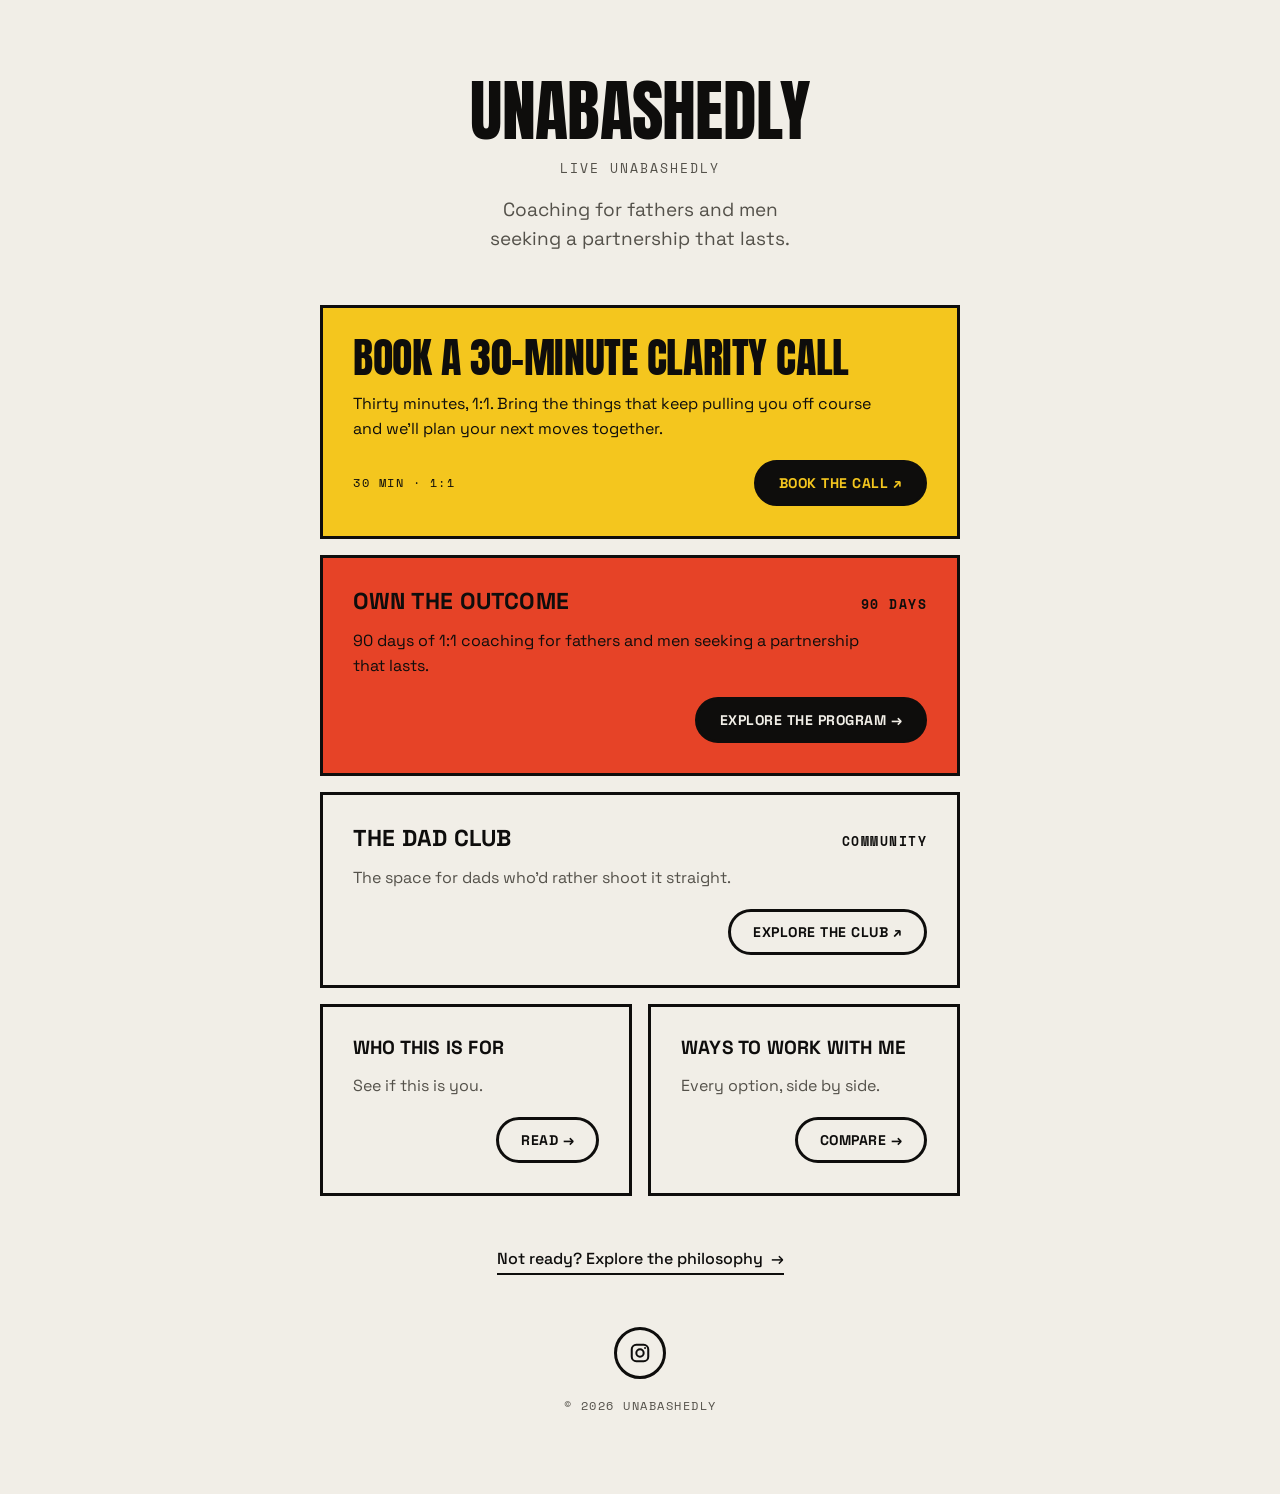
==== index.html @ a239e9fd "Copy pass: drop wordmark period, add Live Unabashedly, remove duplicate handle, red Own The Outcome," ====
<!doctype html>
<html lang="en">
<head>
<meta charset="utf-8">
<meta name="viewport" content="width=device-width,initial-scale=1">
<meta name="description" content="Coaching for fathers and men seeking a partnership that lasts.">
<title>Unabashedly — Coaching with Taylor Arnold</title>
<link rel="canonical" href="https://unabashedly.dad/">
<meta name="theme-color" content="#F1EEE7">
<meta property="og:type" content="website">
<meta property="og:site_name" content="Unabashedly">
<meta property="og:locale" content="en_US">
<meta property="og:url" content="https://unabashedly.dad/">
<meta property="og:title" content="Unabashedly — Coaching with Taylor Arnold">
<meta property="og:description" content="Coaching for fathers and men seeking a partnership that lasts.">
<meta property="og:image" content="https://unabashedly.dad/og-card.jpg">
<meta property="og:image:type" content="image/jpeg">
<meta property="og:image:width" content="1200">
<meta property="og:image:height" content="630">
<meta property="og:image:alt" content="Unabashedly — coaching with Taylor Arnold">
<link rel="preconnect" href="https://fonts.googleapis.com">
<link rel="preconnect" href="https://fonts.gstatic.com" crossorigin>
<link href="https://fonts.googleapis.com/css2?family=Anton&family=Space+Grotesk:wght@400;500;700&family=Space+Mono:wght@400;700&display=swap" rel="stylesheet">
<style>
  :root{
    --paper:#F1EEE7;
    --paper-2:#E7E1D2;
    --ink:#0E0D0C;
    --ink-2:#54514A;
    --yellow:#F4C61E;
    --red:#E64327;
    --rule:3px;
    color-scheme:light;
  }
  *{box-sizing:border-box;}
  html,body{background:var(--paper);}
  body{
    margin:0;
    color:var(--ink);
    font-family:'Space Grotesk','Helvetica Neue',Arial,sans-serif;
    padding-inline:16px;
    padding-block:clamp(40px,7vw,80px);
  }
  h1,h2,p{margin:0;font-weight:400;}
  a{color:inherit;text-decoration:none;}
  a:focus-visible{outline:3px solid var(--ink);outline-offset:4px;}

  .mono{font-family:'Space Mono',ui-monospace,Menlo,monospace;}
  .display{font-family:'Anton',Impact,'Arial Narrow',sans-serif;text-transform:uppercase;letter-spacing:-0.01em;font-weight:400;}

  .page{max-width:640px;margin:0 auto;display:flex;flex-direction:column;gap:clamp(36px,6vw,52px);}

  /* header */
  .head{display:flex;flex-direction:column;align-items:center;gap:18px;text-align:center;}
  .wordmark{font-size:clamp(44px,9vw,68px);line-height:.9;}
  .tagline{font-size:clamp(16px,2.2vw,19px);line-height:1.5;color:var(--ink-2);max-width:44ch;text-wrap:balance;}
  .handle{font-size:12.5px;letter-spacing:2px;text-transform:uppercase;color:var(--ink-2);}

  /* card stack */
  .stack{display:flex;flex-direction:column;gap:16px;}
  .card{
    display:flex;flex-direction:column;gap:14px;
    padding:clamp(22px,4vw,30px);
    border:var(--rule) solid var(--ink);
    background:var(--paper);
    transition:background .15s;
  }
  .card:hover{background:var(--paper-2);}
  .card-top{display:flex;align-items:baseline;justify-content:space-between;gap:16px;}
  .card-title{font-weight:700;font-size:clamp(19px,2.6vw,23px);line-height:1.2;text-transform:uppercase;letter-spacing:.2px;text-wrap:balance;}
  .meta{flex-shrink:0;font-size:12.5px;font-weight:700;letter-spacing:1.5px;text-transform:uppercase;}
  .card-desc{font-size:16px;line-height:1.55;color:var(--ink-2);max-width:52ch;}
  .card-foot{display:flex;align-items:center;justify-content:space-between;gap:12px;flex-wrap:wrap;margin-top:4px;}
  .note{font-size:12px;letter-spacing:1.5px;text-transform:uppercase;color:var(--ink-2);}

  .cta{
    display:inline-flex;align-items:center;gap:10px;
    border:var(--rule) solid var(--ink);border-radius:999px;
    padding:11px 22px;
    font-weight:700;font-size:14px;letter-spacing:.5px;text-transform:uppercase;
    background:var(--paper);
    transition:background .15s,color .15s;
    margin-left:auto;
  }
  .card:hover .cta{background:var(--ink);color:var(--paper);}

  /* featured: the Clarity Call */
  .card.featured{background:var(--yellow);}
  .card.featured:hover{background:var(--yellow);}
  .card.featured .card-title{font-family:'Anton',Impact,sans-serif;font-weight:400;font-size:clamp(32px,5.4vw,42px);line-height:.95;letter-spacing:-.01em;}
  .card.featured .card-desc,.card.featured .note{color:var(--ink);}
  .card.featured .cta{background:var(--ink);color:var(--yellow);}
  .card.featured:hover .cta{background:var(--paper);color:var(--ink);}

  /* hot: Own The Outcome */
  .card.hot{background:var(--red);}
  .card.hot:hover{background:var(--red);}
  .card.hot .card-desc,.card.hot .meta,.card.hot .note{color:var(--ink);}
  .card.hot .cta{background:var(--ink);color:var(--paper);}
  .card.hot:hover .cta{background:var(--paper);color:var(--ink);}

  /* two info cards side by side */
  .pair{display:grid;grid-template-columns:1fr 1fr;gap:16px;}
  .pair .card-title{font-size:clamp(17px,2.2vw,19px);}

  /* not ready */
  .soft{
    align-self:center;text-align:center;
    display:inline-flex;align-items:center;gap:8px;
    font-size:16px;font-weight:500;
    padding-bottom:4px;border-bottom:2px solid var(--ink);
    transition:gap .15s;
  }
  .soft:hover{gap:14px;}

  /* social + footer */
  .foot{display:flex;flex-direction:column;align-items:center;gap:18px;}
  .icon-circle{
    width:52px;height:52px;border-radius:50%;
    border:var(--rule) solid var(--ink);
    display:flex;align-items:center;justify-content:center;
    transition:background .15s;
  }
  .icon-circle svg *{stroke:var(--ink);}
  .icon-circle:hover{background:var(--ink);}
  .icon-circle:hover svg *{stroke:var(--paper);}
  .copy{font-size:12px;letter-spacing:1.5px;text-transform:uppercase;color:var(--ink-2);}

  @media (max-width:560px){
    .pair{grid-template-columns:1fr;}
    .card-top{flex-direction:column;gap:6px;}
  }
  @media (prefers-reduced-motion:reduce){*{transition:none!important;}}
</style>
</head>
<body>

<main class="page">

  <header class="head">
    <h1 class="wordmark display">Unabashedly</h1>
    <p class="handle mono">Live Unabashedly</p>
    <p class="tagline">Coaching for fathers and men seeking a partnership that lasts.</p>
  </header>

  <nav class="stack" aria-label="Ways to start">

    <a class="card featured" href="https://app.reclaim.ai/m/taylor-cmprssn/clarity-call" target="_blank" rel="noopener">
      <div class="card-top">
        <h2 class="card-title">Book a 30-Minute Clarity Call</h2>
      </div>
      <p class="card-desc">Thirty minutes, 1:1. Bring the things that keep pulling you off course and we'll plan your next moves together.</p>
      <div class="card-foot">
        <span class="note mono">30 min · 1:1</span>
        <span class="cta">Book the call ↗</span>
      </div>
    </a>

    <a class="card hot" href="work-with-me.html#own-the-outcome">
      <div class="card-top">
        <h2 class="card-title">Own The Outcome</h2>
        <span class="meta mono">90 days</span>
      </div>
      <p class="card-desc">90 days of 1:1 coaching for fathers and men seeking a partnership that lasts.</p>
      <div class="card-foot">
        <span class="cta">Explore the program →</span>
      </div>
    </a>

    <a class="card" href="https://www.skool.com/dad-club-8098/about" target="_blank" rel="noopener">
      <div class="card-top">
        <h2 class="card-title">The Dad Club</h2>
        <span class="meta mono">Community</span>
      </div>
      <p class="card-desc">The space for dads who'd rather shoot it straight.</p>
      <div class="card-foot">
        <span class="cta">Explore the club ↗</span>
      </div>
    </a>

    <div class="pair">
      <a class="card" href="work-with-me.html#who">
        <h2 class="card-title">Who this is for</h2>
        <p class="card-desc">See if this is you.</p>
        <div class="card-foot"><span class="cta">Read →</span></div>
      </a>
      <a class="card" href="work-with-me.html#ways">
        <h2 class="card-title">Ways to work with me</h2>
        <p class="card-desc">Every option, side by side.</p>
        <div class="card-foot"><span class="cta">Compare →</span></div>
      </a>
    </div>

  </nav>

  <a class="soft" href="work-with-me.html#philosophy">Not ready? Explore the philosophy <span aria-hidden="true">→</span></a>

  <footer class="foot">
    <a class="icon-circle" href="https://www.instagram.com/unabashedlydaddy/" target="_blank" rel="noopener" aria-label="Instagram">
      <svg width="22" height="22" viewBox="0 0 24 24" fill="none" stroke-width="2.2" stroke-linecap="round" stroke-linejoin="round"><rect x="3" y="3" width="18" height="18" rx="5" fill="none"/><circle cx="12" cy="12" r="4" fill="none"/><path d="M17.5 6.5h.01"/></svg>
    </a>
    <span class="copy mono">© 2026 Unabashedly</span>
  </footer>

</main>
</body>
</html>
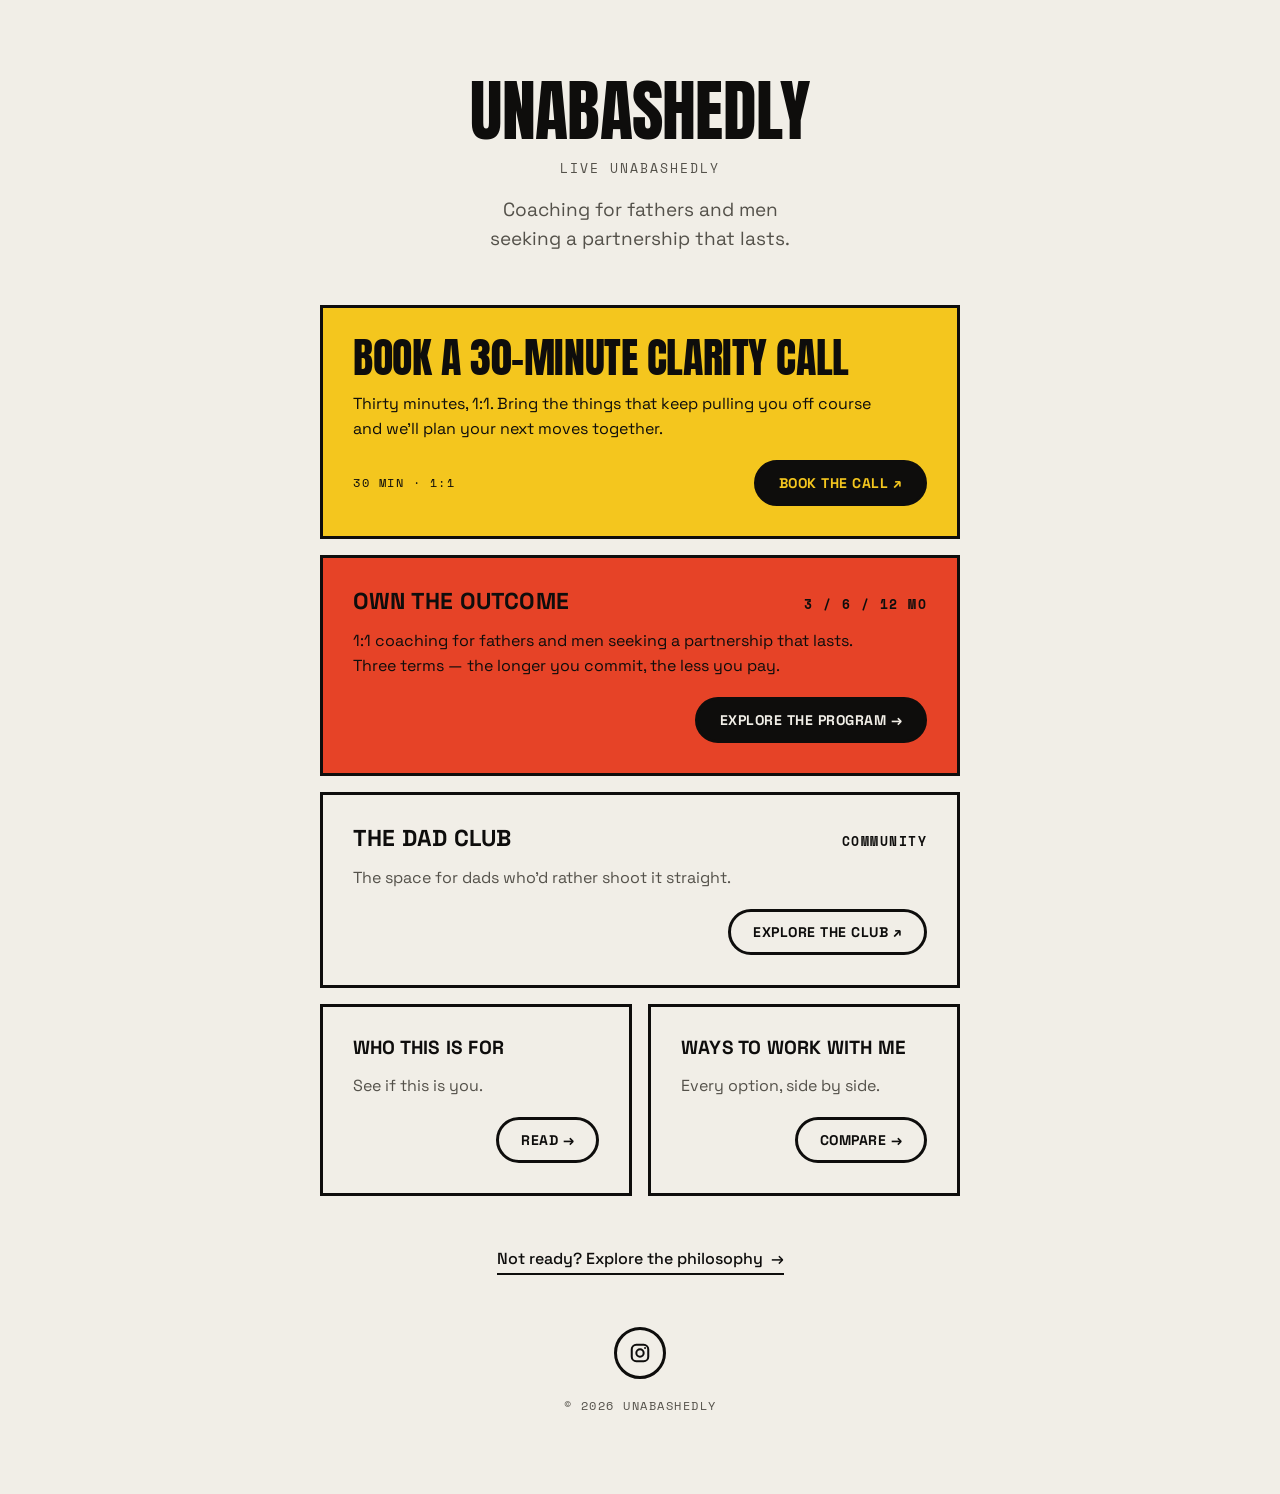
==== commit 6d9f6b78: "Add three commitment tiers to Own The Outcome with transparent pricing New Own The Outcome section o" ====
--- a/index.html
+++ b/index.html
@@ -159,9 +159,9 @@
     <a class="card hot" href="work-with-me.html#own-the-outcome">
       <div class="card-top">
         <h2 class="card-title">Own The Outcome</h2>
-        <span class="meta mono">90 days</span>
-      </div>
-      <p class="card-desc">90 days of 1:1 coaching for fathers and men seeking a partnership that lasts.</p>
+        <span class="meta mono">3 / 6 / 12 mo</span>
+      </div>
+      <p class="card-desc">1:1 coaching for fathers and men seeking a partnership that lasts. Three terms &mdash; the longer you commit, the less you pay.</p>
       <div class="card-foot">
         <span class="cta">Explore the program →</span>
       </div>
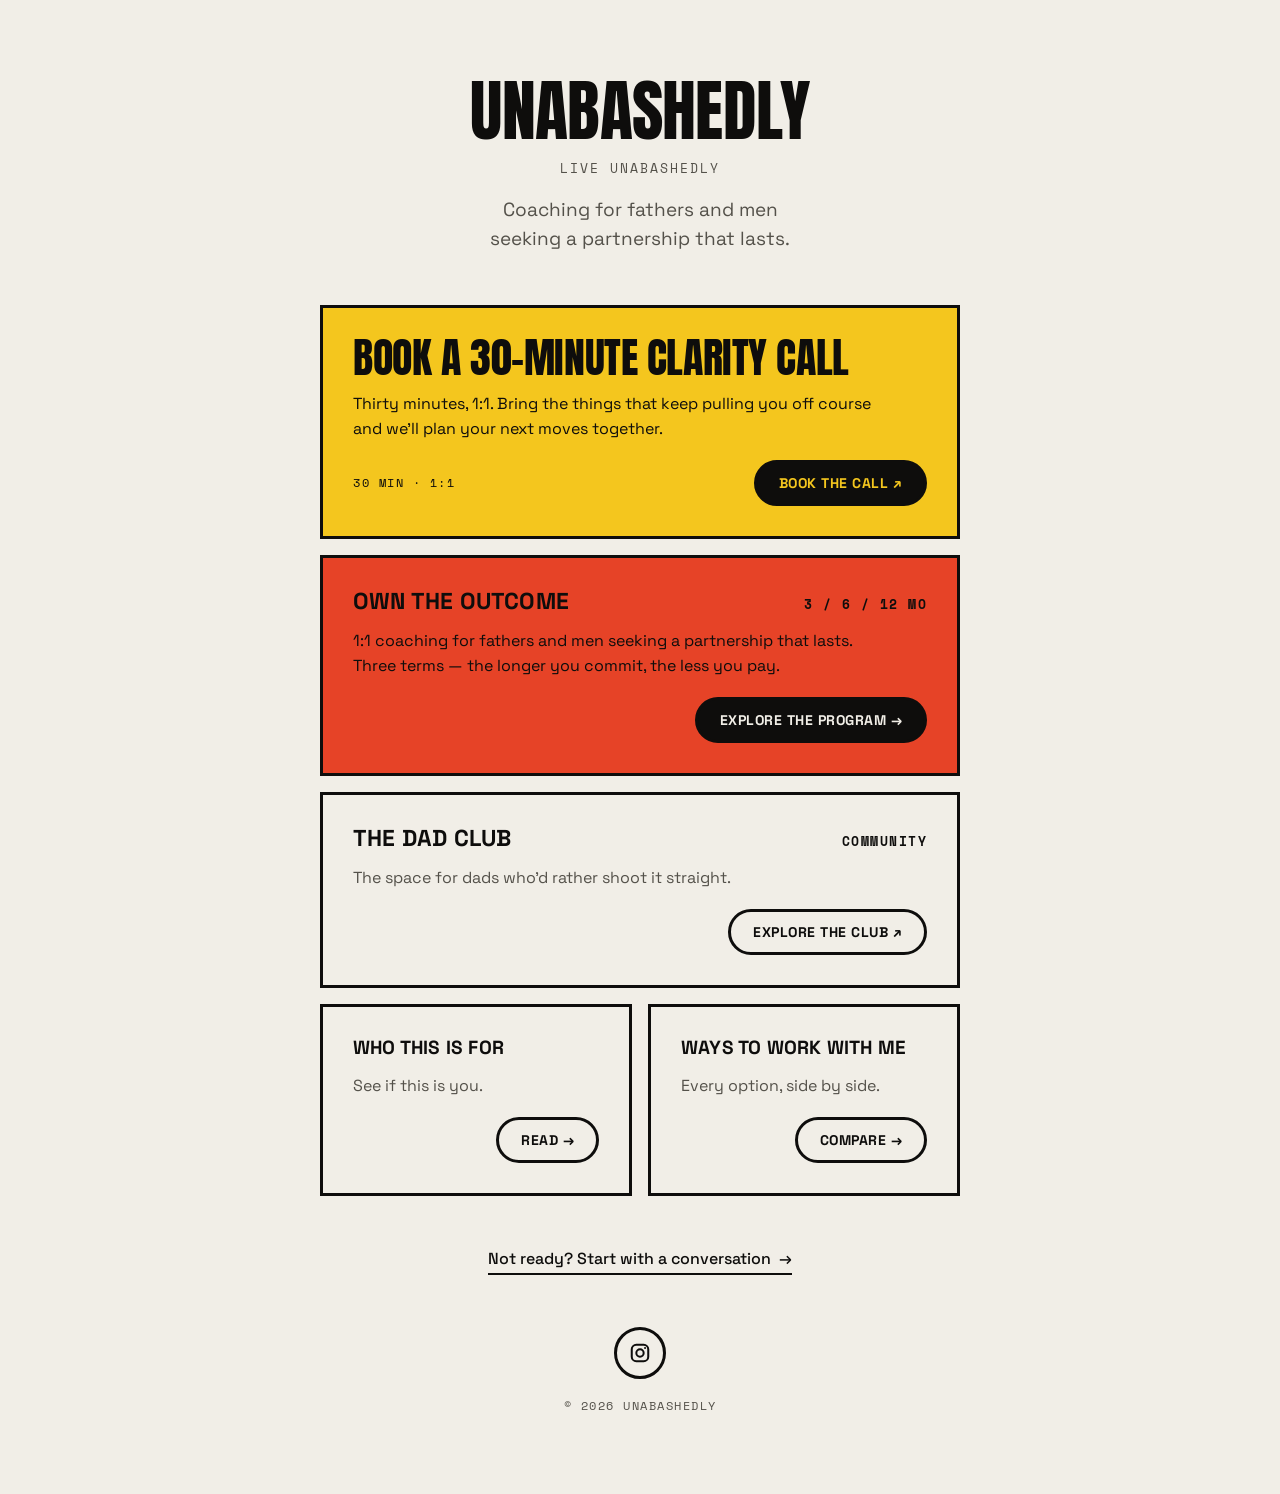
==== commit 5cd9849f: "State the session cadence and route every inquiry to the call Adds the shared opening cadence to the" ====
--- a/index.html
+++ b/index.html
@@ -145,7 +145,7 @@
 
   <nav class="stack" aria-label="Ways to start">
 
-    <a class="card featured" href="https://app.reclaim.ai/m/taylor-cmprssn/clarity-call" target="_blank" rel="noopener">
+    <a class="card featured" href="https://calendly.com/yalortackson-4yzz/30min" target="_blank" rel="noopener">
       <div class="card-top">
         <h2 class="card-title">Book a 30-Minute Clarity Call</h2>
       </div>
@@ -193,7 +193,7 @@
 
   </nav>
 
-  <a class="soft" href="work-with-me.html#philosophy">Not ready? Explore the philosophy <span aria-hidden="true">→</span></a>
+  <a class="soft" href="work-with-me.html#philosophy">Not ready? Start with a conversation <span aria-hidden="true">→</span></a>
 
   <footer class="foot">
     <a class="icon-circle" href="https://www.instagram.com/unabashedlydaddy/" target="_blank" rel="noopener" aria-label="Instagram">
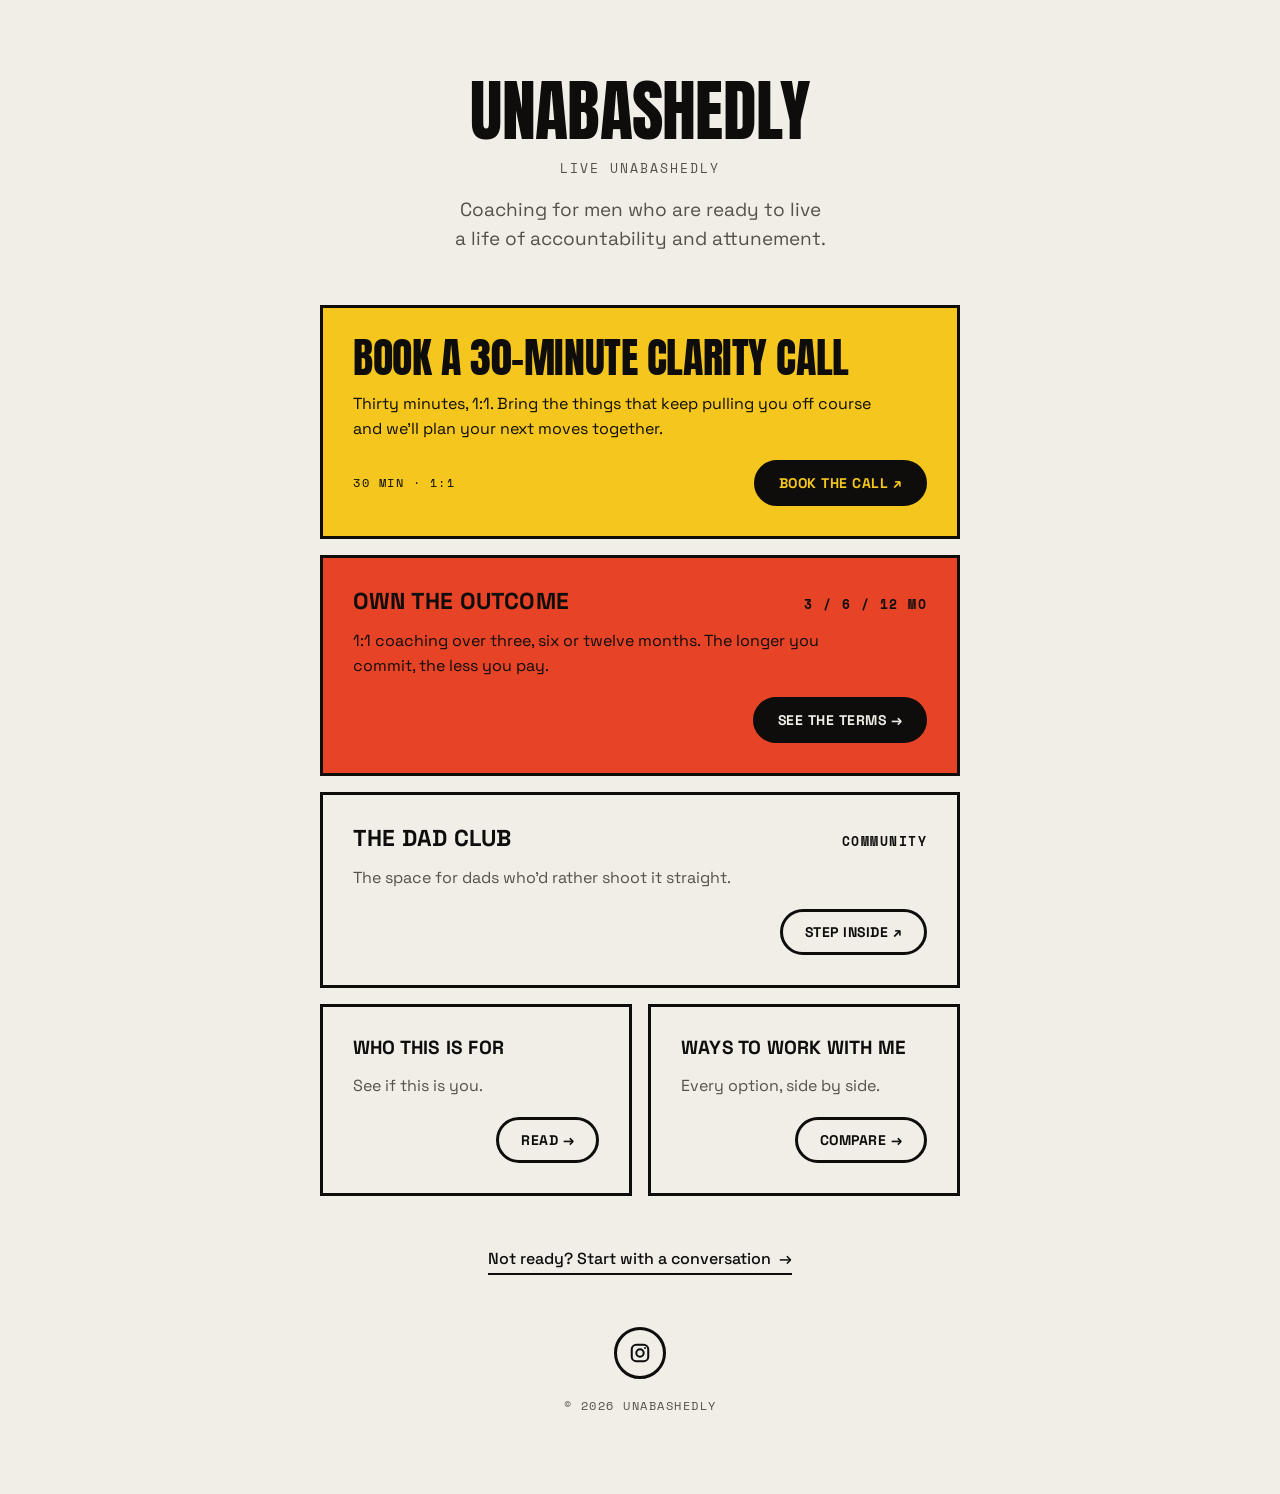
==== commit ffbfcddf: "Copy pass: new tagline, tighter voice, less jargon New tagline throughout, including the home meta a" ====
--- a/index.html
+++ b/index.html
@@ -3,7 +3,7 @@
 <head>
 <meta charset="utf-8">
 <meta name="viewport" content="width=device-width,initial-scale=1">
-<meta name="description" content="Coaching for fathers and men seeking a partnership that lasts.">
+<meta name="description" content="Coaching for men who are ready to live a life of accountability and attunement.">
 <title>Unabashedly — Coaching with Taylor Arnold</title>
 <link rel="canonical" href="https://unabashedly.dad/">
 <meta name="theme-color" content="#F1EEE7">
@@ -12,7 +12,7 @@
 <meta property="og:locale" content="en_US">
 <meta property="og:url" content="https://unabashedly.dad/">
 <meta property="og:title" content="Unabashedly — Coaching with Taylor Arnold">
-<meta property="og:description" content="Coaching for fathers and men seeking a partnership that lasts.">
+<meta property="og:description" content="Coaching for men who are ready to live a life of accountability and attunement.">
 <meta property="og:image" content="https://unabashedly.dad/og-card.jpg">
 <meta property="og:image:type" content="image/jpeg">
 <meta property="og:image:width" content="1200">
@@ -140,7 +140,7 @@
   <header class="head">
     <h1 class="wordmark display">Unabashedly</h1>
     <p class="handle mono">Live Unabashedly</p>
-    <p class="tagline">Coaching for fathers and men seeking a partnership that lasts.</p>
+    <p class="tagline">Coaching for men who are ready to live a life of accountability and attunement.</p>
   </header>
 
   <nav class="stack" aria-label="Ways to start">
@@ -161,9 +161,9 @@
         <h2 class="card-title">Own The Outcome</h2>
         <span class="meta mono">3 / 6 / 12 mo</span>
       </div>
-      <p class="card-desc">1:1 coaching for fathers and men seeking a partnership that lasts. Three terms &mdash; the longer you commit, the less you pay.</p>
+      <p class="card-desc">1:1 coaching over three, six or twelve months. The longer you commit, the less you pay.</p>
       <div class="card-foot">
-        <span class="cta">Explore the program →</span>
+        <span class="cta">See the terms →</span>
       </div>
     </a>
 
@@ -174,7 +174,7 @@
       </div>
       <p class="card-desc">The space for dads who'd rather shoot it straight.</p>
       <div class="card-foot">
-        <span class="cta">Explore the club ↗</span>
+        <span class="cta">Step inside ↗</span>
       </div>
     </a>
 
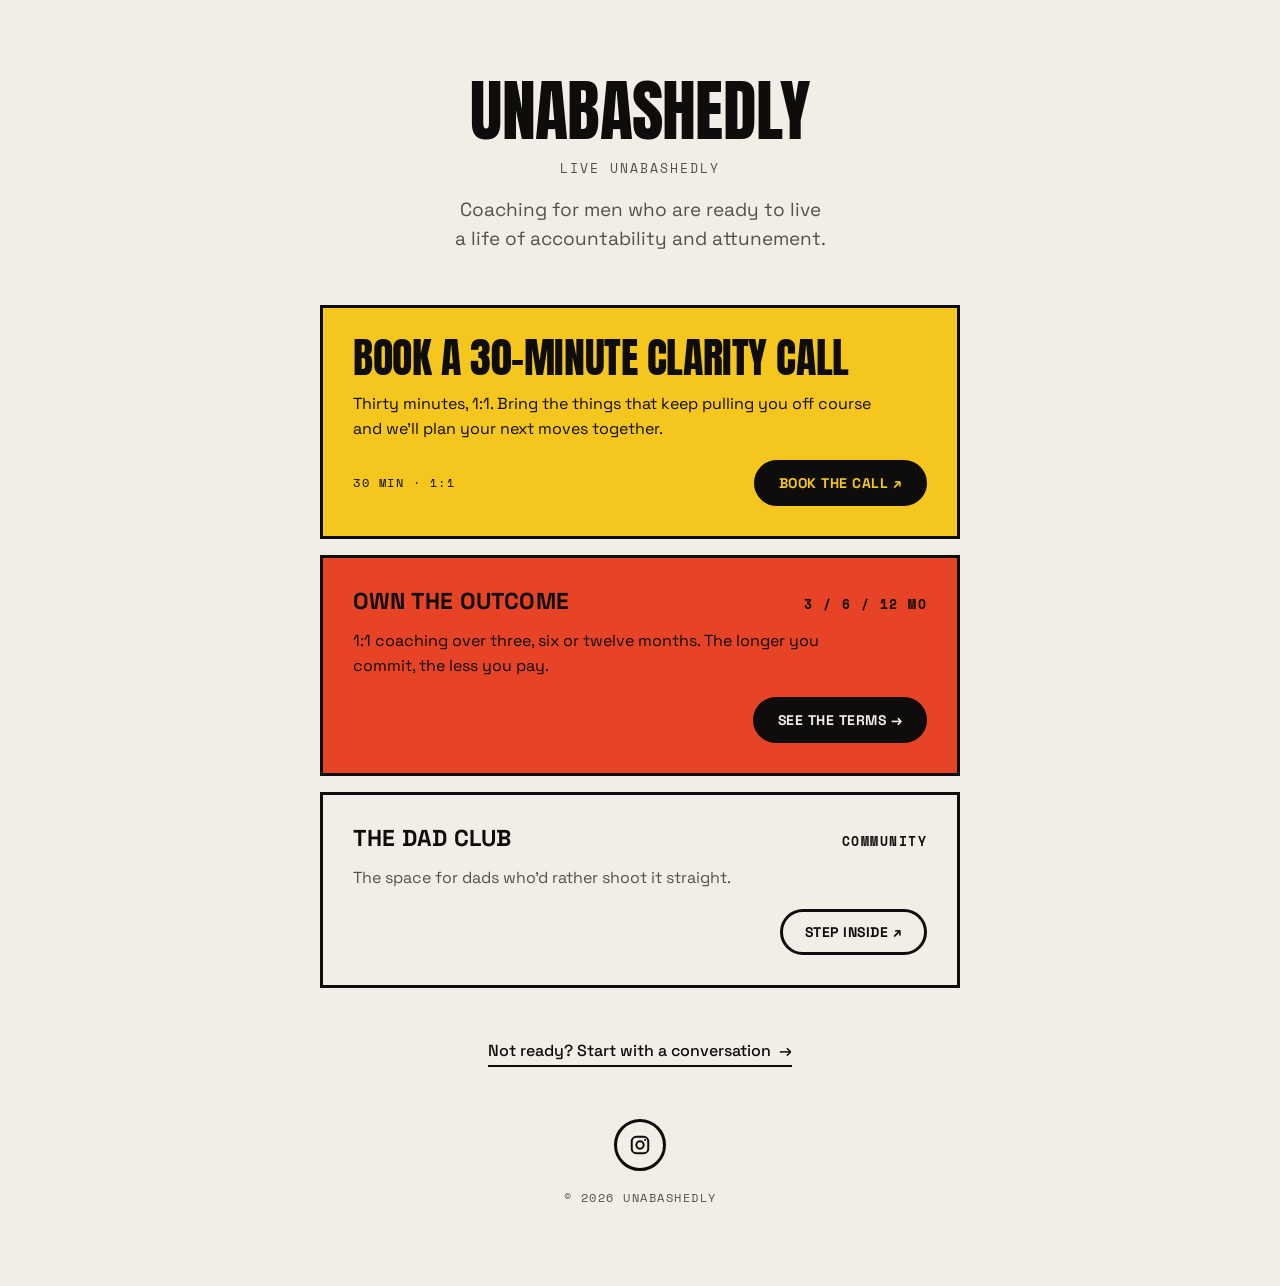
==== commit 8b75db5e: "Remove the Who this is for and Ways to work with me cards from home Leaves the home page as three of" ====
--- a/index.html
+++ b/index.html
@@ -178,18 +178,6 @@
       </div>
     </a>
 
-    <div class="pair">
-      <a class="card" href="work-with-me.html#who">
-        <h2 class="card-title">Who this is for</h2>
-        <p class="card-desc">See if this is you.</p>
-        <div class="card-foot"><span class="cta">Read →</span></div>
-      </a>
-      <a class="card" href="work-with-me.html#ways">
-        <h2 class="card-title">Ways to work with me</h2>
-        <p class="card-desc">Every option, side by side.</p>
-        <div class="card-foot"><span class="cta">Compare →</span></div>
-      </a>
-    </div>
 
   </nav>
 
